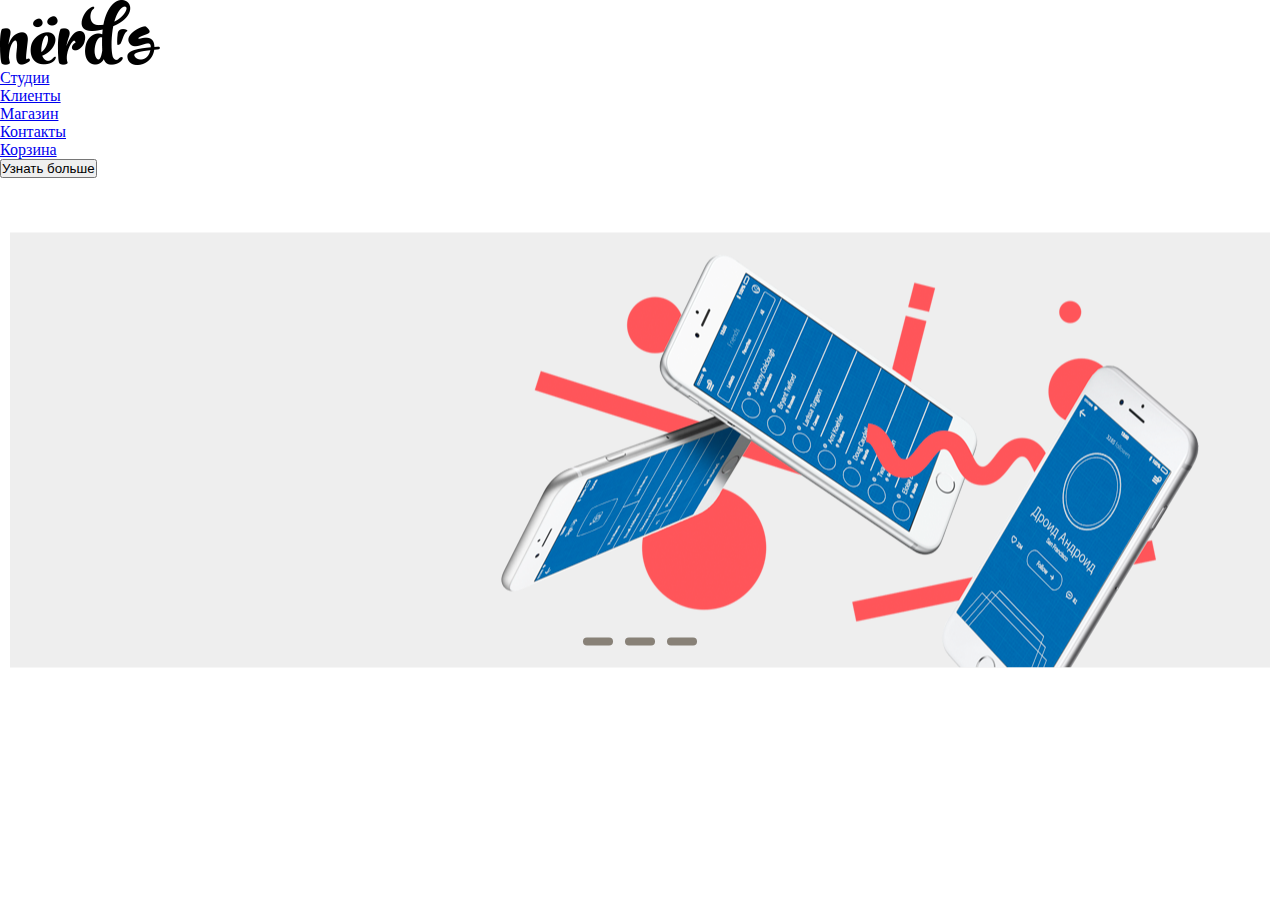
==== index.html @ d296b876 "Разметка header и слайдер" ====
<!DOCTYPE html>
<html lang="ru">
  <head>
    <meta charset="UTF-8" />
    <meta name="viewport" content="width=device-width, initial-scale=1.0" />
    <link href="styles.css" rel="stylesheet" />
    <link rel="preconnect" href="https://fonts.gstatic.com" />
    <link
      href="https://fonts.googleapis.com/css2?family=Roboto:wght@400;500;700&display=swap"
      rel="stylesheet"
    />
    <title>Nerds - веб-разработка сайтов и мобильных приложений</title>
  </head>
  <body>
    <header class="main-header">
      <h1 class="visually-hidden">Студия веб-дизайна Nerds</h1>
      <a class="main-logo" href="#">
        <img src="images/nerds-logo.png" alt="лого сайта" />
      </a>
      <ul class="main-navigation">
        <li><a href="#">Студии</a></li>
        <li><a href="#">Клиенты</a></li>
        <li><a href="#">Магазин</a></li>
        <li><a href="#">Контакты</a></li>
      </ul>
      <ul class="cart-enter">
        <li><a href="#">Корзина</a></li>
      </ul>

      <div class="slider middle">
        <div class="slides">
          <input type="radio" name="r" id="r1" checked />
          <input type="radio" name="r" id="r2" />
          <input type="radio" name="r" id="r3" />

          <div class="slide s1"><img src="/images/slide1.png" alt="" /></div>
          <div class="slide"><img src="images/slide2.png" alt="" /></div>
          <div class="slide"><img src="images/slide3.png" alt="" /></div>
          <button сlass="to-know-more">Узнать больше</button>
        </div>

        <div class="navigation">
          <label for="r1" class="bar"></label>
          <label for="r2" class="bar"></label>
          <label for="r3" class="bar"></label>
        </div>
      </div>
      <button сlass="to-know-more">Узнать больше</button>
    </header>
    <script ="myjava.js"></script>
  </body>
</html>
---- styles.css ----
.visually-hidden {
  visibility: hidden;
  position: absolute;
}

* {
  margin: 0px;
  padding: 0px;
}

.slider {
  width: 1260px;
  height: 435px;
  overflow: hidden;
  background-color: #eeeeee;
}

.middle {
  position: absolute;
  top: 50%;
  left: 50%;
  transform: translate(-50%, -50%);
}

.navigation {
  position: absolute;
  bottom: 16px;
  left: 50%;
  transform: translateX(-50%);
  display: flex;
}

.bar {
  height: 8px;
  width: 30px;
  margin: 6px;
  cursor: pointer;
  background-color: rgb(34, 19, 0);
  opacity: 0.5;
  border-radius: 10px;
  transition: all 0.4s ease;
}

.bar:hover {
  opacity: 0.8;
  transform: scale (1.1);
}

input[name="r"] {
  visibility: hidden;
  position: absolute;
}

.slides {
  width: 300%;
  height: 100%;
  display: flex;
  align-items: flex-end;
}

.slide {
  width: 33.3%;
  transition: all 0.6s ease;
}

.slide_logo {
  width: 33.3%;
  transition: all 0.6s ease;
}

.slide img {
  vertical-align: bottom;
}

#r1:checked ~ .s1 {
  margin-left: 13%;
}

#r2:checked ~ .s1 {
  margin-left: -20.3%;
}

#r3:checked ~ .s1 {
  margin-left: -53.3%;
}

.to-know-more {
  position: relative;
  right: 400px;
  top: 400px;
}
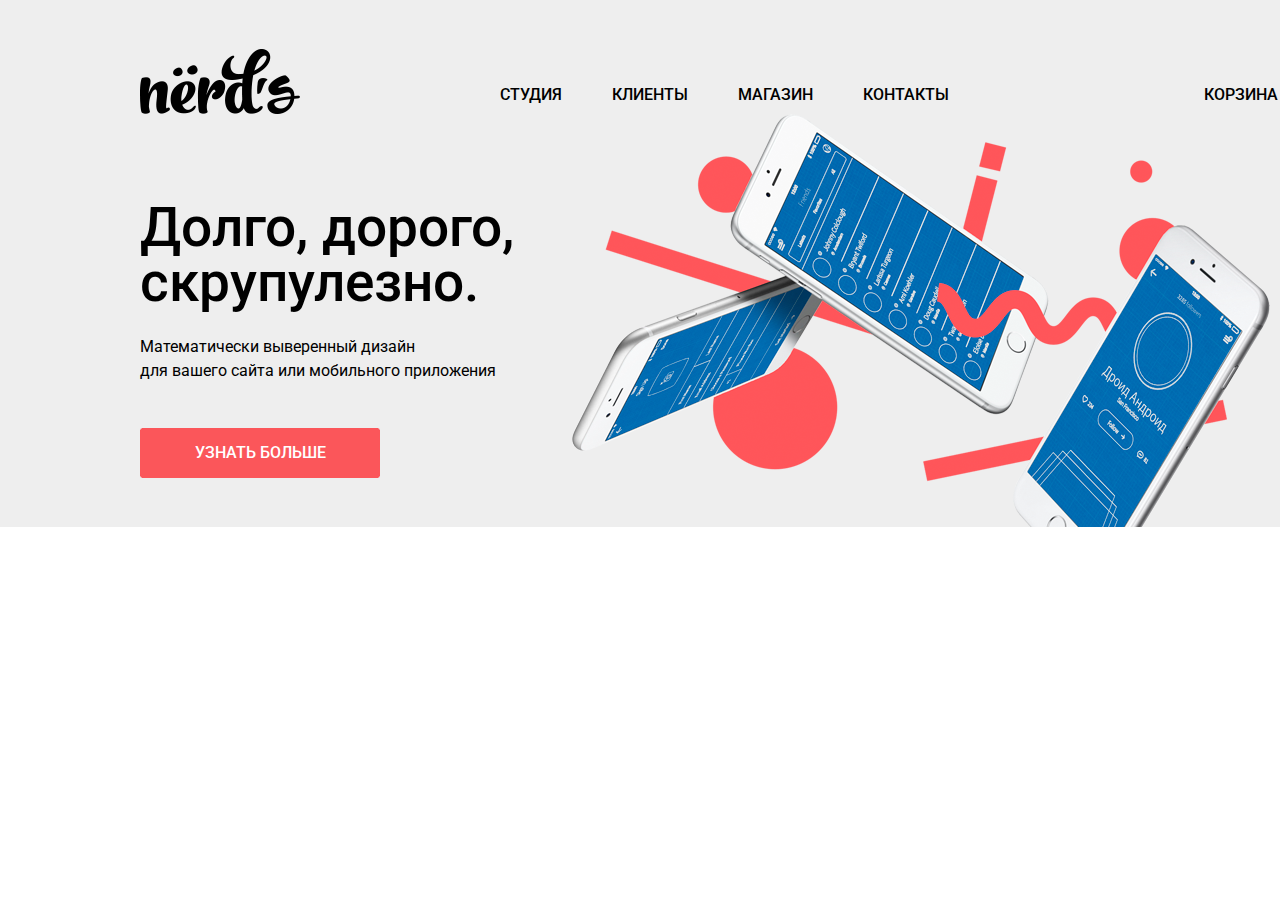
==== commit 9b52ef00: "Навигация и слайдер без анимации" ====
--- a/index.html
+++ b/index.html
@@ -12,41 +12,34 @@
     <title>Nerds - веб-разработка сайтов и мобильных приложений</title>
   </head>
   <body>
-    <header class="main-header">
-      <h1 class="visually-hidden">Студия веб-дизайна Nerds</h1>
+    <h1 class="visually-hidden">Студия веб-дизайна Nerds</h1>
+    <nav class="nav">
       <a class="main-logo" href="#">
         <img src="images/nerds-logo.png" alt="лого сайта" />
       </a>
-      <ul class="main-navigation">
-        <li><a href="#">Студии</a></li>
-        <li><a href="#">Клиенты</a></li>
-        <li><a href="#">Магазин</a></li>
-        <li><a href="#">Контакты</a></li>
+      <ul class="main-nav">
+        <li class="nav-link"><a href="#">Студия</a></li>
+        <li class="nav-link"><a href="#">Клиенты</a></li>
+        <li class="nav-link"><a href="#">Магазин</a></li>
+        <li class="nav-link"><a href="#">Контакты</a></li>
       </ul>
       <ul class="cart-enter">
         <li><a href="#">Корзина</a></li>
       </ul>
-
-      <div class="slider middle">
-        <div class="slides">
-          <input type="radio" name="r" id="r1" checked />
-          <input type="radio" name="r" id="r2" />
-          <input type="radio" name="r" id="r3" />
-
-          <div class="slide s1"><img src="/images/slide1.png" alt="" /></div>
-          <div class="slide"><img src="images/slide2.png" alt="" /></div>
-          <div class="slide"><img src="images/slide3.png" alt="" /></div>
-          <button сlass="to-know-more">Узнать больше</button>
-        </div>
-
-        <div class="navigation">
-          <label for="r1" class="bar"></label>
-          <label for="r2" class="bar"></label>
-          <label for="r3" class="bar"></label>
-        </div>
+    </nav>
+    <slider class="slider">
+      <div>
+        <p class="tagline">Долго, дорого, скрупулезно.</p>
+        <p class="slider-text">
+          Математически выверенный дизайн<br />
+          для вашего сайта или мобильного приложения
+        </p>
+        <button class="slider-button">Узнать больше</button>
       </div>
-      <button сlass="to-know-more">Узнать больше</button>
-    </header>
+      <div class="slider-image">
+        <img src="images/slide1.png" alt="Первый слайд" />
+      </div>
+    </slider>
     <script ="myjava.js"></script>
   </body>
 </html>
--- a/styles.css
+++ b/styles.css
@@ -8,84 +8,120 @@
   padding: 0px;
 }
 
-.slider {
-  width: 1260px;
-  height: 435px;
-  overflow: hidden;
+.nav {
+  width: 1440px;
+  height: 114px;
   background-color: #eeeeee;
+  margin-left: auto;
+  margin-right: auto;
+  display: flex;
+  align-items: flex-start;
 }
 
-.middle {
-  position: absolute;
-  top: 50%;
-  left: 50%;
-  transform: translate(-50%, -50%);
+.main-logo {
+  margin-top: 49px;
+  margin-left: 140px;
+  margin-right: 175px;
 }
 
-.navigation {
-  position: absolute;
-  bottom: 16px;
-  left: 50%;
-  transform: translateX(-50%);
+ul.main-nav {
+  margin: 0;
+  padding: 0;
+  list-style: none;
+}
+
+.nav-link {
+  float: left;
+  margin-top: 80px;
+}
+
+.nav-link a {
+  color: #000000;
+  display: block;
+  height: 50px;
+  padding: 0 25px;
+  text-transform: uppercase;
+  text-decoration: none;
+  font-family: "Roboto", Georgia, Serif;
+  font-weight: 500;
+  font-size: 16px;
+  line-height: 30px;
+}
+
+.nav-link a:hover {
+  color: #ff5557;
+}
+
+.cart-enter {
+  margin-top: 80px;
+  margin-left: 230px;
+  list-style: none;
+}
+
+.cart-enter a {
+  color: #000000;
+  display: block;
+  height: 50px;
+  margin-right: 140px;
+  text-transform: uppercase;
+  text-decoration: none;
+  font-family: "Roboto", Georgia, Serif;
+  font-weight: 500;
+  font-size: 16px;
+  line-height: 30px;
+}
+
+.cart-enter a:hover {
+  color: #ff5557;
+}
+
+.slider {
+  width: 1440px;
+  background-color: #eeeeee;
+  margin-left: auto;
+  margin-right: auto;
   display: flex;
 }
 
-.bar {
-  height: 8px;
-  width: 30px;
-  margin: 6px;
-  cursor: pointer;
-  background-color: rgb(34, 19, 0);
-  opacity: 0.5;
-  border-radius: 10px;
-  transition: all 0.4s ease;
+.tagline {
+  color: #000000;
+  margin-left: 140px;
+  margin-top: 86px;
+  font-family: "Roboto", Georgia, Serif;
+  font-weight: 500;
+  font-size: 55px;
+  line-height: 55px;
 }
 
-.bar:hover {
-  opacity: 0.8;
-  transform: scale (1.1);
+.slider-text {
+  color: #000000;
+  margin-left: 140px;
+  margin-top: 25px;
+  font-family: "Roboto", Georgia, Serif;
+  font-weight: 400;
+  font-size: 16px;
+  line-height: 24px;
 }
 
-input[name="r"] {
-  visibility: hidden;
-  position: absolute;
+.slider-button {
+  border: none;
+  outline: none;
+  width: 240px;
+  height: 50px;
+  color: #ffffff;
+  margin-top: 45px;
+  margin-left: 140px;
+  text-align: center;
+  text-transform: uppercase;
+  font-family: "Roboto", Georgia, Serif;
+  font-weight: 500;
+  font-size: 16px;
+  line-height: 18px;
+  background-image: url(/images/btn.png);
 }
 
-.slides {
-  width: 300%;
-  height: 100%;
+.slider-image {
+  margin-right: 170px;
   display: flex;
   align-items: flex-end;
 }
-
-.slide {
-  width: 33.3%;
-  transition: all 0.6s ease;
-}
-
-.slide_logo {
-  width: 33.3%;
-  transition: all 0.6s ease;
-}
-
-.slide img {
-  vertical-align: bottom;
-}
-
-#r1:checked ~ .s1 {
-  margin-left: 13%;
-}
-
-#r2:checked ~ .s1 {
-  margin-left: -20.3%;
-}
-
-#r3:checked ~ .s1 {
-  margin-left: -53.3%;
-}
-
-.to-know-more {
-  position: relative;
-  right: 400px;
-  top: 400px;
-}
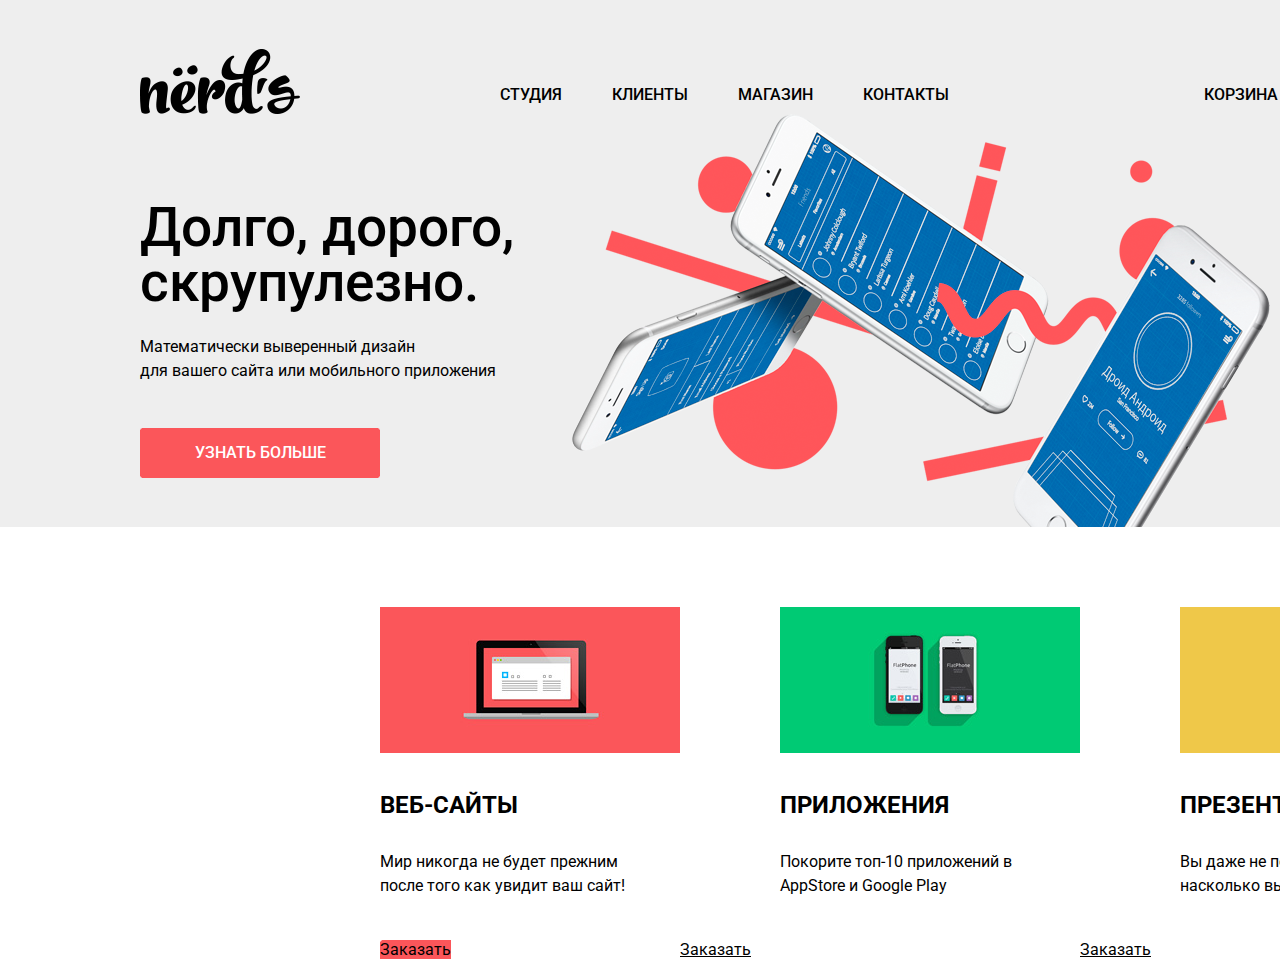
==== commit 6fe33df7: "Сделал блок с услугами без стилизации ссылок" ====
--- a/index.html
+++ b/index.html
@@ -34,12 +34,59 @@
           Математически выверенный дизайн<br />
           для вашего сайта или мобильного приложения
         </p>
-        <button class="slider-button">Узнать больше</button>
+        <form action="#">
+          <button class="slider-button">Узнать больше</button>
+        </form>
       </div>
       <div class="slider-image">
         <img src="images/slide1.png" alt="Первый слайд" />
       </div>
     </slider>
+
+    <main>
+      <section class="our-services">
+        <div>
+          <img
+            class="our-services-image"
+            src="images/illustration-1.png"
+            alt="Разработка веб-сайтов"
+          />
+          <h2 class="our-services-list">Веб-сайты</h2>
+          <p class="our-services-tagline">
+            Мир никогда не будет прежним<br />
+            после того как увидит ваш сайт!
+          </p>
+          <a href="#" class="order-btn1">Заказать</a>
+        </div>
+
+        <div>
+          <img
+            class="our-services-image"
+            src="images/illustration-2.png"
+            alt="Разработка веб-сайтов"
+          />
+          <h2 class="our-services-list">Приложения</h2>
+          <p class="our-services-tagline">
+            Покорите топ-10 приложений в <br />AppStore и Google Play
+          </p>
+          <a href="#" class="order-btn2">Заказать</a>
+        </div>
+
+        <div>
+          <img
+            class="our-services-image"
+            src="images/illustration-3.png"
+            alt="Разработка веб-сайтов"
+          />
+          <h2 class="our-services-list">Презентации</h2>
+          <p class="our-services-tagline">
+            Вы даже не подозреваете, <br />насколько вы изумительны!
+          </p>
+          <a href="#" class="order-btn3">Заказать</a>
+        </div>
+      </section>
+    </main>
+
     <script ="myjava.js"></script>
   </body>
 </html>
--- a/styles.css
+++ b/styles.css
@@ -6,6 +6,11 @@
 * {
   margin: 0px;
   padding: 0px;
+  font-family: "Roboto", Georgia, sans-serif;
+  color: #000000;
+  font-weight: 400;
+  font-size: 16px;
+  line-height: 24px;
 }
 
 .nav {
@@ -42,7 +47,7 @@
   padding: 0 25px;
   text-transform: uppercase;
   text-decoration: none;
-  font-family: "Roboto", Georgia, Serif;
+  font-family: "Roboto", Georgia, sans-serif;
   font-weight: 500;
   font-size: 16px;
   line-height: 30px;
@@ -65,7 +70,7 @@
   margin-right: 140px;
   text-transform: uppercase;
   text-decoration: none;
-  font-family: "Roboto", Georgia, Serif;
+  font-family: "Roboto", Georgia, sans-serif;
   font-weight: 500;
   font-size: 16px;
   line-height: 30px;
@@ -87,7 +92,7 @@
   color: #000000;
   margin-left: 140px;
   margin-top: 86px;
-  font-family: "Roboto", Georgia, Serif;
+  font-family: "Roboto", Georgia, sans-serif;
   font-weight: 500;
   font-size: 55px;
   line-height: 55px;
@@ -97,7 +102,7 @@
   color: #000000;
   margin-left: 140px;
   margin-top: 25px;
-  font-family: "Roboto", Georgia, Serif;
+  font-family: "Roboto", Georgia, sans-serif;
   font-weight: 400;
   font-size: 16px;
   line-height: 24px;
@@ -113,11 +118,16 @@
   margin-left: 140px;
   text-align: center;
   text-transform: uppercase;
-  font-family: "Roboto", Georgia, Serif;
+  font-family: "Roboto", Georgia, sans-serif;
   font-weight: 500;
   font-size: 16px;
   line-height: 18px;
   background-image: url(/images/btn.png);
+  cursor: pointer;
+}
+
+.slider-button:hover {
+  background-color: #e74246;
 }
 
 .slider-image {
@@ -125,3 +135,41 @@
   display: flex;
   align-items: flex-end;
 }
+
+.our-services {
+  width: 1440px;
+  margin-left: 280px;
+  background-color: #ffffff;
+  display: flex;
+  align-items: flex-start;
+}
+
+.our-services-image {
+  margin-top: 80px;
+  margin-left: 100px;
+}
+
+.our-services-list {
+  margin-top: 30px;
+  margin-bottom: 30px;
+  margin-left: 100px;
+  text-transform: uppercase;
+  font-family: "Roboto", Georgia, sans-serif;
+  font-weight: 700;
+  font-size: 24px;
+  line-height: 30px;
+}
+
+.our-services-tagline {
+  margin-left: 100px;
+  margin-bottom: 40px;
+}
+
+.order-btn1 {
+  margin-left: 100px;
+  padding: ;
+  text-decoration: none;
+  text-align: center;
+  background: no-repeat;
+  background-image: url(/images/button-red.png);
+}
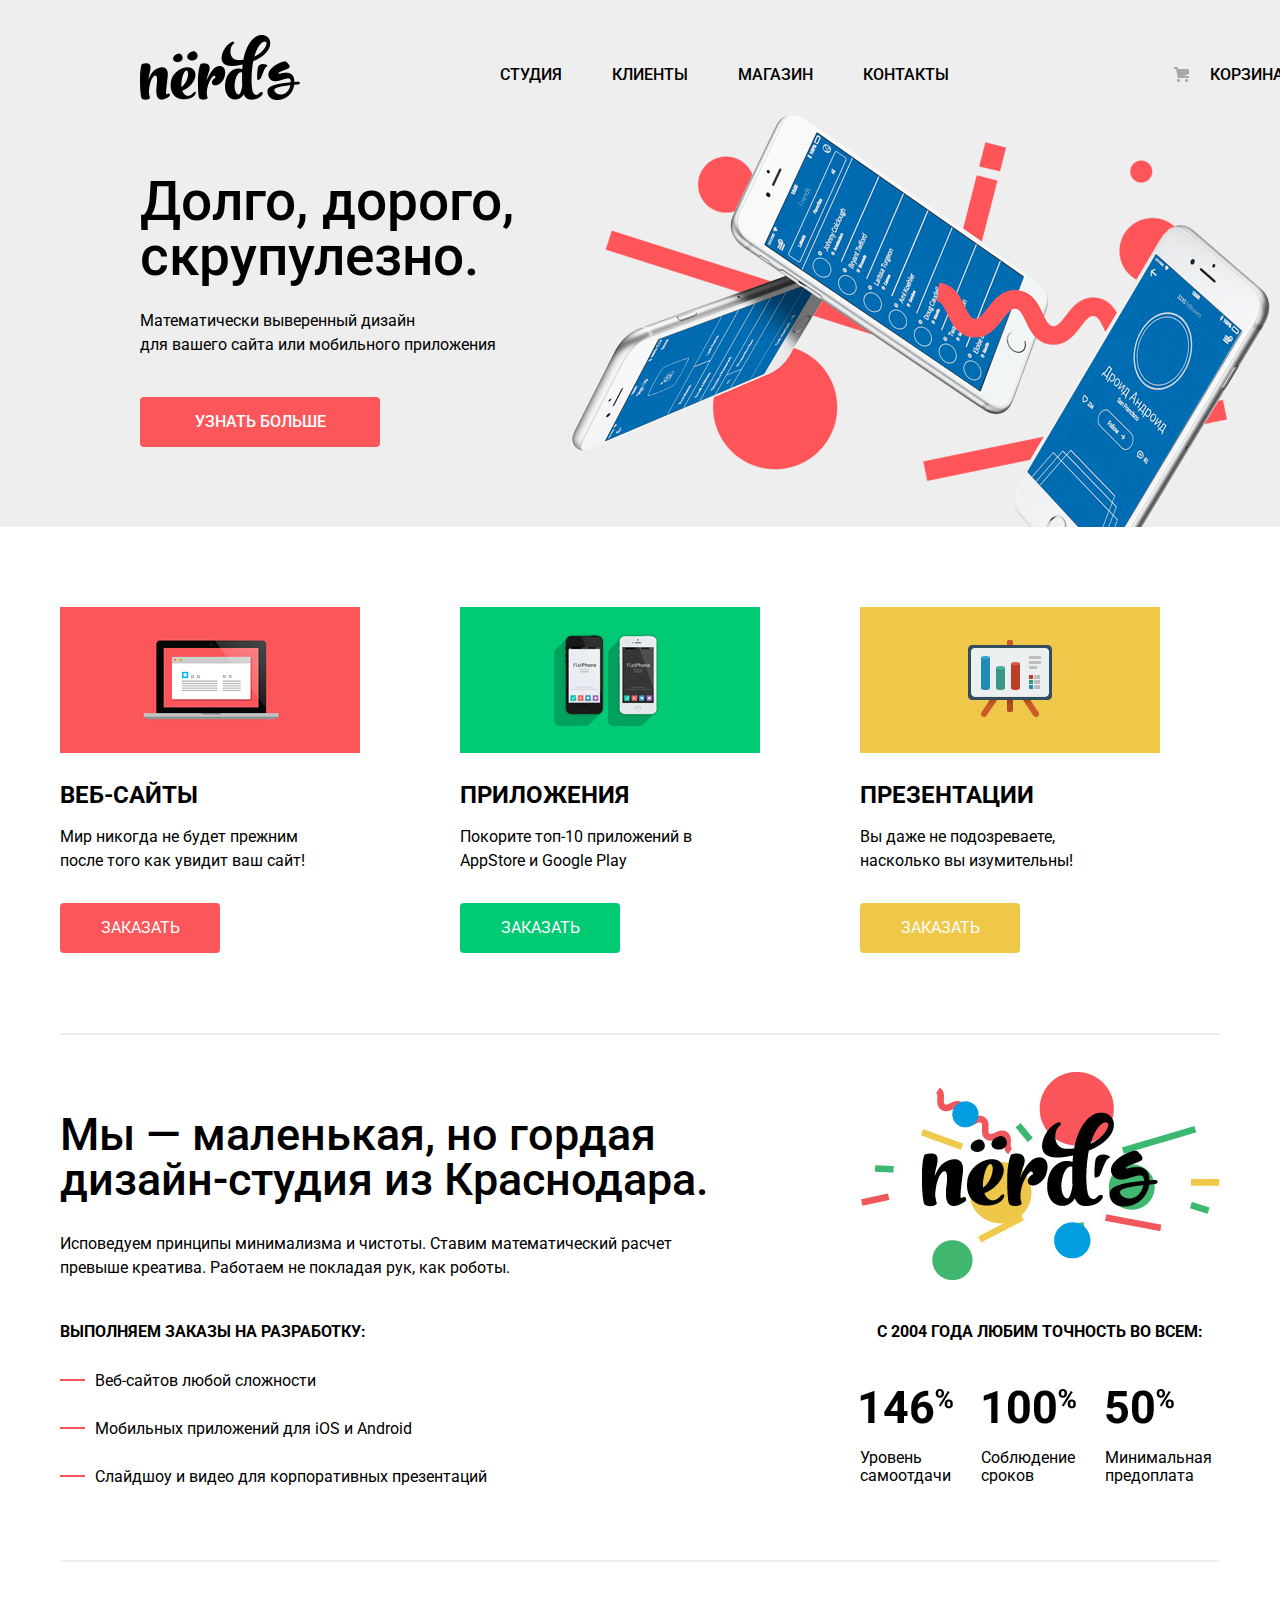
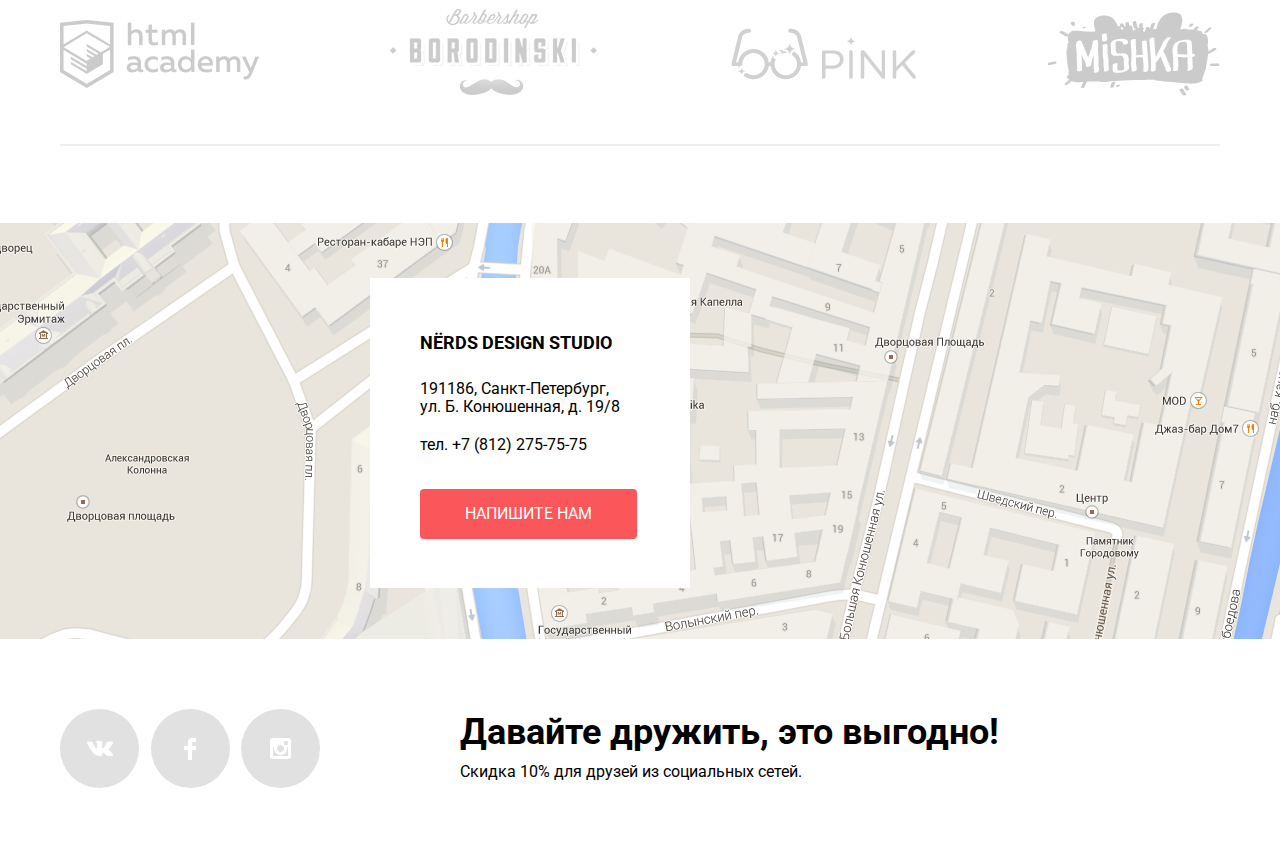
==== commit b7b42541: "First page done" ====
--- a/index.html
+++ b/index.html
@@ -14,16 +14,15 @@
   <body>
     <h1 class="visually-hidden">Студия веб-дизайна Nerds</h1>
     <nav class="nav">
-      <a class="main-logo" href="#">
-        <img src="images/nerds-logo.png" alt="лого сайта" />
-      </a>
+      <a href="#"><div class="main-logo"></div></a>
       <ul class="main-nav">
         <li class="nav-link"><a href="#">Студия</a></li>
         <li class="nav-link"><a href="#">Клиенты</a></li>
-        <li class="nav-link"><a href="#">Магазин</a></li>
+        <li class="nav-link"><a href="shop.html">Магазин</a></li>
         <li class="nav-link"><a href="#">Контакты</a></li>
       </ul>
       <ul class="cart-enter">
+        <li><img src="images/cart-icon.svg" /></li>
         <li><a href="#">Корзина</a></li>
       </ul>
     </nav>
@@ -44,49 +43,138 @@
     </slider>
 
     <main>
-      <section class="our-services">
-        <div>
-          <img
-            class="our-services-image"
-            src="images/illustration-1.png"
-            alt="Разработка веб-сайтов"
-          />
-          <h2 class="our-services-list">Веб-сайты</h2>
-          <p class="our-services-tagline">
-            Мир никогда не будет прежним<br />
-            после того как увидит ваш сайт!
-          </p>
-          <a href="#" class="order-btn1">Заказать</a>
+      <div class="center">
+        <section class="our-services">
+          <div>
+            <img
+              class="our-services-image"
+              src="images/illustration-1.png"
+              alt="Разработка веб-сайтов"
+            />
+            <h2 class="our-services-list">Веб-сайты</h2>
+            <p class="our-services-tagline">
+              Мир никогда не будет прежним<br />
+              после того как увидит ваш сайт!
+            </p>
+            <a href="#" class="order-btn1">Заказать</a>
+          </div>
+
+          <div>
+            <img
+              class="our-services-image"
+              src="images/illustration-2.png"
+              alt="Разработка веб-сайтов"
+            />
+            <h2 class="our-services-list">Приложения</h2>
+            <p class="our-services-tagline">
+              Покорите топ-10 приложений в <br />AppStore и Google Play
+            </p>
+            <a href="#" class="order-btn2">Заказать</a>
+          </div>
+
+          <div>
+            <img
+              class="our-services-image"
+              src="images/illustration-3.png"
+              alt="Разработка веб-сайтов"
+            />
+            <h2 class="our-services-list">Презентации</h2>
+            <p class="our-services-tagline">
+              Вы даже не подозреваете, <br />насколько вы изумительны!
+            </p>
+            <a href="#" class="order-btn3">Заказать</a>
+          </div>
+        </section>
+        <img src="images/divide copy 2.png" alt="" />
+        <div class="studio-information">
+          <div class="about-us">
+            <h3>
+              Мы &mdash; маленькая, но гордая дизайн-студия из Краснодара.
+            </h3>
+            <p>
+              Исповедуем принципы минимализма и чистоты. Ставим математический
+              расчет превыше креатива. Работаем не покладая рук, как роботы.
+            </p>
+            <h4>Выполняем заказы на разработку:</h4>
+            <ul class="what-we-do">
+              <li>
+                <hr />
+                Веб-сайтов любой сложности
+              </li>
+              <li>
+                <hr />
+                Мобильных приложений для iOS и Android
+              </li>
+              <li>
+                <hr />
+                Слайдшоу и видео для корпоративных презентаций
+              </li>
+            </ul>
+          </div>
+          <div class="information-container">
+            <img src="images/index.html.png" />
+            <p>С 2004 года любим точность во всем:</p>
+            <div class="numbers">
+              <img src="images/146.png" />
+              <img src="images/100.png" />
+              <img src="images/50.png" />
+            </div>
+            <div class="text-under-numbers">
+              <span>Уровень <br />самоотдачи</span>
+              <span>Соблюдение <br />сроков</span>
+              <span>Минимальная <br />предоплата</span>
+            </div>
+          </div>
         </div>
-
-        <div>
-          <img
-            class="our-services-image"
-            src="images/illustration-2.png"
-            alt="Разработка веб-сайтов"
-          />
-          <h2 class="our-services-list">Приложения</h2>
-          <p class="our-services-tagline">
-            Покорите топ-10 приложений в <br />AppStore и Google Play
-          </p>
-          <a href="#" class="order-btn2">Заказать</a>
+        <img src="images/divide copy 2.png" alt="" />
+        <div class="partners">
+          <a href="#"><img src="images/logo-1.png" /></a>
+          <a href="#"><img src="images/logo-2.png" /></a>
+          <a href="#"><img src="images/logo-3.png" /></a>
+          <a href="#"><img src="images/logo-4.png" /></a>
         </div>
-
-        <div>
-          <img
-            class="our-services-image"
-            src="images/illustration-3.png"
-            alt="Разработка веб-сайтов"
-          />
-          <h2 class="our-services-list">Презентации</h2>
-          <p class="our-services-tagline">
-            Вы даже не подозреваете, <br />насколько вы изумительны!
-          </p>
-          <a href="#" class="order-btn3">Заказать</a>
-        </div>
-      </section>
+        <img src="images/divide copy 2.png" alt="" />
+      </div>
     </main>
 
-    <script ="myjava.js"></script>
+    <div class="map">
+      <img src="images/map.png" width="1440" />
+      <img class="map-marker" src="images/map-marker.png" />
+      <div class="write-to-us">
+        <h3>N&#x401;rds design studio</h3>
+        <p>191186, Санкт-Петербург, <br />ул. Б. Конюшенная, д. 19/8</p>
+        <p>тел. +7 (812) 275-75-75</p>
+        <a class="submit" href="#"><span>Напишите нам</span></a>
+      </div>
+    </div>
+    <div class="center">
+      <footer>
+        <div class="social-links">
+          <ul>
+            <li>
+              <a class="social-button" href="#">
+                <img src="images/vk-icon.svg" />
+              </a>
+            </li>
+            <li>
+              <a class="social-button" href="#">
+                <img src="images/fb-icon.svg" />
+              </a>
+            </li>
+            <li>
+              <a class="social-button" href="#">
+                <img src="images/insta-icon.svg" />
+              </a>
+            </li>
+          </ul>
+        </div>
+        <div class="discount">
+          <p class="lets-be-friends">Давайте дружить, это выгодно!</p>
+          <p>Скидка 10% для друзей из социальных сетей.</p>
+        </div>
+      </footer>
+    </div>
+
+    <script ="java.js"></script>
   </body>
 </html>
--- a/styles.css
+++ b/styles.css
@@ -11,6 +11,22 @@
   font-weight: 400;
   font-size: 16px;
   line-height: 24px;
+}
+
+body {
+  box-sizing: border-box;
+}
+
+*,
+*::before,
+*::after {
+  box-sizing: inherit;
+}
+
+.center {
+  width: 1160px;
+  margin-left: auto;
+  margin-right: auto;
 }
 
 .nav {
@@ -24,9 +40,22 @@
 }
 
 .main-logo {
-  margin-top: 49px;
+  margin-top: 35px;
   margin-left: 140px;
   margin-right: 175px;
+  background-image: url("images/nerds-logo.png");
+  background-repeat: no-repeat;
+  width: 160px;
+  height: 65px;
+}
+
+.main-logo:hover {
+  background-image: url("images/nerds-logo-hover.png");
+  -webkit-transition: 0.5s ease-in-out;
+}
+
+.main-logo:active {
+  background-image: url("images/nerds-logo-active.png");
 }
 
 ul.main-nav {
@@ -37,14 +66,14 @@
 
 .nav-link {
   float: left;
-  margin-top: 80px;
+  margin-top: 60px;
 }
 
 .nav-link a {
   color: #000000;
   display: block;
-  height: 50px;
-  padding: 0 25px;
+  height: 40px;
+  margin: 0 25px;
   text-transform: uppercase;
   text-decoration: none;
   font-family: "Roboto", Georgia, sans-serif;
@@ -56,11 +85,25 @@
 .nav-link a:hover {
   color: #ff5557;
 }
+.nav-link a:active {
+  color: #c2c2c2;
+}
+
+.active {
+  border-bottom: 2px solid #fc555c;
+}
 
 .cart-enter {
-  margin-top: 80px;
-  margin-left: 230px;
+  display: flex;
+  justify-content: space-between;
+  width: 250px;
+  margin-top: 60px;
+  margin-left: 200px;
   list-style: none;
+}
+
+.cart-enter img {
+  margin-top: 7px;
 }
 
 .cart-enter a {
@@ -80,6 +123,10 @@
   color: #ff5557;
 }
 
+.cart-enter a:active {
+  color: #c2c2c2;
+}
+
 .slider {
   width: 1440px;
   background-color: #eeeeee;
@@ -91,7 +138,7 @@
 .tagline {
   color: #000000;
   margin-left: 140px;
-  margin-top: 86px;
+  margin-top: 60px;
   font-family: "Roboto", Georgia, sans-serif;
   font-weight: 500;
   font-size: 55px;
@@ -114,7 +161,7 @@
   width: 240px;
   height: 50px;
   color: #ffffff;
-  margin-top: 45px;
+  margin-top: 40px;
   margin-left: 140px;
   text-align: center;
   text-transform: uppercase;
@@ -122,7 +169,8 @@
   font-weight: 500;
   font-size: 16px;
   line-height: 18px;
-  background-image: url(/images/btn.png);
+  background-color: #fb565a;
+  border-radius: 4px;
   cursor: pointer;
 }
 
@@ -130,6 +178,11 @@
   background-color: #e74246;
 }
 
+.slider-button:active {
+  background-color: #d7363b;
+  color: #e38586;
+}
+
 .slider-image {
   margin-right: 170px;
   display: flex;
@@ -138,7 +191,6 @@
 
 .our-services {
   width: 1440px;
-  margin-left: 280px;
   background-color: #ffffff;
   display: flex;
   align-items: flex-start;
@@ -146,13 +198,13 @@
 
 .our-services-image {
   margin-top: 80px;
-  margin-left: 100px;
+  margin-right: 100px;
 }
 
 .our-services-list {
-  margin-top: 30px;
-  margin-bottom: 30px;
-  margin-left: 100px;
+  margin-top: 20px;
+  margin-bottom: 15px;
+  margin-right: 100px;
   text-transform: uppercase;
   font-family: "Roboto", Georgia, sans-serif;
   font-weight: 700;
@@ -161,15 +213,299 @@
 }
 
 .our-services-tagline {
-  margin-left: 100px;
-  margin-bottom: 40px;
+  margin-right: 100px;
+  margin-bottom: 30px;
 }
 
 .order-btn1 {
-  margin-left: 100px;
-  padding: ;
-  text-decoration: none;
+  display: inline-block;
+  width: 160px;
+  height: 50px;
+  margin-bottom: 65px;
+  line-height: 50px;
   text-align: center;
-  background: no-repeat;
-  background-image: url(/images/button-red.png);
-}
+  margin-right: 100px;
+  text-decoration: none;
+  text-transform: uppercase;
+  text-align: center;
+  font-size: 16px;
+  font-family: "Roboto", Georgia, sans-serif;
+  color: #ffffff;
+  border-radius: 4px;
+  background-color: #fb565a;
+}
+
+.order-btn1:hover {
+  background-color: #e74246;
+}
+
+.order-btn1:active {
+  background-color: #d7363b;
+  color: #e38586;
+}
+
+.order-btn2 {
+  display: inline-block;
+  width: 160px;
+  height: 50px;
+  line-height: 50px;
+  text-align: center;
+  margin-right: 100px;
+  text-decoration: none;
+  text-transform: uppercase;
+  text-align: center;
+  font-size: 16px;
+  font-family: "Roboto", Georgia, sans-serif;
+  color: #ffffff;
+  border-radius: 4px;
+  background-color: #00ca74;
+}
+
+.order-btn2:hover {
+  background-color: #01bc6d;
+}
+
+.order-btn2:active {
+  background-color: #00aa63;
+  color: #73c69a;
+}
+
+.order-btn3 {
+  display: inline-block;
+  width: 160px;
+  height: 50px;
+  line-height: 50px;
+  text-align: center;
+  margin-right: 100px;
+  text-decoration: none;
+  text-transform: uppercase;
+  font-size: 16px;
+  font-family: "Roboto", Georgia, sans-serif;
+  color: #ffffff;
+  border-radius: 4px;
+  background-color: #efc84a;
+}
+
+.order-btn3:hover {
+  background-color: #eab535;
+}
+
+.order-btn3:active {
+  background-color: #e6a823;
+  color: #eaca81;
+}
+
+.studio-information {
+  display: flex;
+  width: 1160px;
+  justify-content: space-between;
+}
+
+.about-us {
+  width: 660px;
+}
+
+.about-us h3 {
+  text-decoration: none;
+  font-size: 45px;
+  line-height: 45px;
+  font-weight: 500;
+  margin: 0;
+  margin-bottom: 30px;
+  padding-top: 70px;
+}
+
+.about-us h4 {
+  font-weight: 700;
+  text-transform: uppercase;
+  margin-top: 40px;
+  margin-bottom: 25px;
+}
+.about-us li {
+  position: relative;
+  margin-left: 35px;
+  list-style: none;
+  margin-bottom: 24px;
+}
+
+hr {
+  border: none;
+  background-color: #fb565a;
+  width: 25px;
+  height: 2px;
+  position: absolute;
+  top: 10px;
+  left: -35px;
+}
+
+.information-container {
+  display: flex;
+  flex-direction: column;
+  width: 360px;
+  margin-top: 30px;
+}
+
+.information-container p {
+  font-weight: 700;
+  text-transform: uppercase;
+  align-self: center;
+  margin-top: 40px;
+  margin-bottom: 45px;
+}
+
+.numbers {
+  display: flex;
+  margin-bottom: 25px;
+}
+
+.numbers img {
+  margin-right: 30px;
+}
+
+.text-under-numbers {
+  display: flex;
+}
+
+.text-under-numbers span {
+  line-height: 18px;
+  margin-right: 30px;
+  margin-bottom: 60px;
+}
+
+.partners {
+  display: flex;
+  justify-content: space-between;
+  align-items: center;
+  margin-top: 40px;
+  margin-bottom: 23px;
+}
+
+.partners img {
+  opacity: 0.2;
+}
+
+.partners img:hover {
+  opacity: 1;
+}
+.partners img:active {
+  opacity: 0.1;
+}
+.map {
+  display: flex;
+  justify-content: center;
+  position: relative;
+  margin-top: 70px;
+}
+
+.map-marker {
+  position: absolute;
+  top: 120px;
+  right: 565px;
+}
+
+.write-to-us {
+  display: flex;
+  flex-direction: column;
+  align-items: flex-start;
+  width: 320px;
+  height: 310px;
+  background-color: #ffffff;
+  position: absolute;
+  top: 55px;
+  left: 370px;
+  padding-left: 50px;
+}
+
+.write-to-us h3 {
+  font-weight: bold;
+  text-transform: uppercase;
+  line-height: 30px;
+  font-size: 18px;
+  margin-top: 50px;
+  margin-bottom: 22px;
+}
+
+.write-to-us p {
+  line-height: 18px;
+  margin-bottom: 20px;
+}
+
+.write-to-us p:last-of-type {
+  margin-bottom: 35px;
+}
+
+.submit {
+  display: inline-block;
+  background-color: #fb565a;
+  border-radius: 4px;
+  text-decoration: none;
+  text-transform: uppercase;
+  line-height: 18px;
+  font-weight: 500;
+}
+
+.submit span {
+  display: inline-block;
+  color: #ffffff;
+  margin: 13px 45px;
+}
+
+.submit:hover {
+  background-color: #e74246;
+}
+
+.submit:active {
+  background-color: #d7363b;
+}
+
+.submit span:active {
+  color: #000000;
+}
+
+footer {
+  display: flex;
+  justify-content: flex-start;
+  height: 220px;
+}
+
+.social-links ul {
+  display: flex;
+  width: 260px;
+  margin-top: 70px;
+  justify-content: space-between;
+  margin-right: 140px;
+}
+
+.social-links li {
+  list-style: none;
+}
+
+.social-button {
+  display: flex;
+  justify-content: center;
+  align-items: center;
+  background-color: #e1e1e1;
+  width: 79px;
+  height: 79px;
+  border-radius: 50%;
+}
+
+.social-button:hover {
+  background-color: #e74246;
+}
+
+.social-button:active {
+  background-color: #d7363b;
+}
+
+.discount {
+  width: 560px;
+  margin-top: 75px;
+}
+
+.lets-be-friends {
+  font-weight: bold;
+  line-height: 36px;
+  font-size: 36px;
+  margin-bottom: 10px;
+}
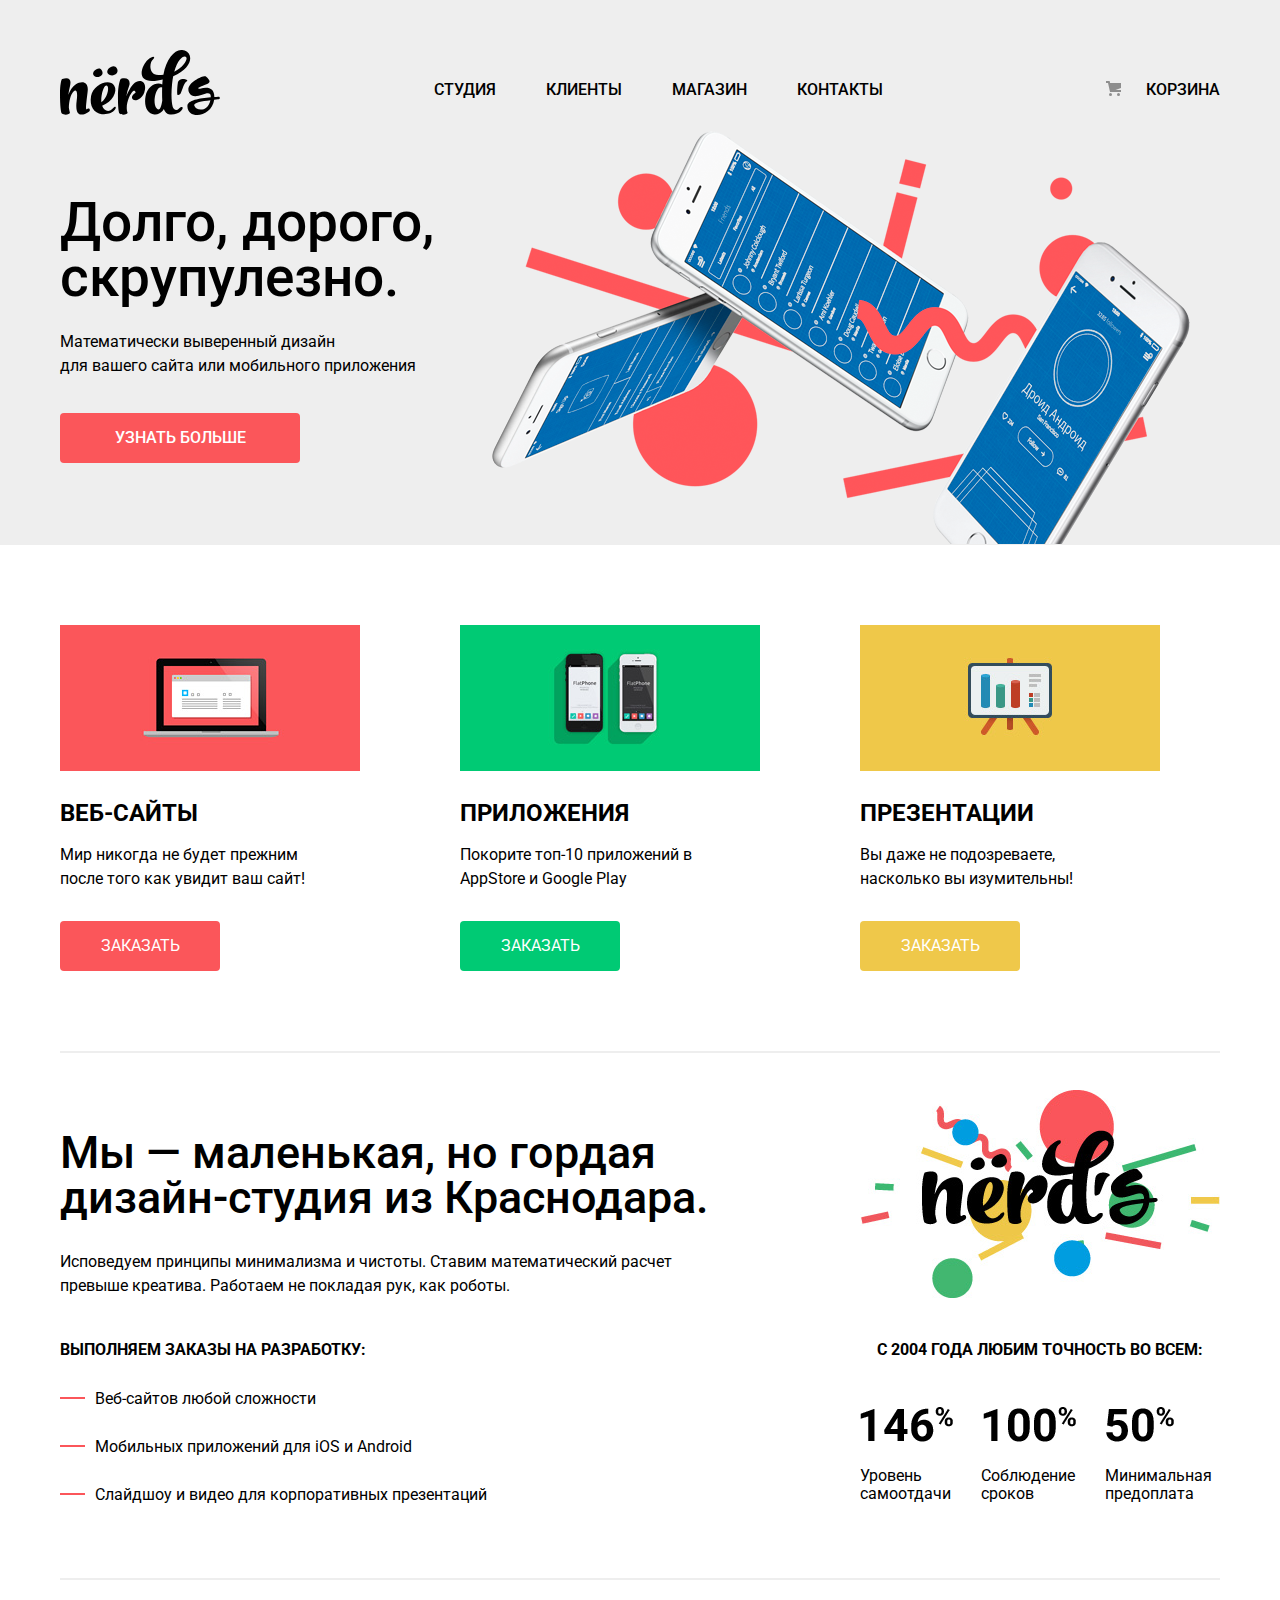
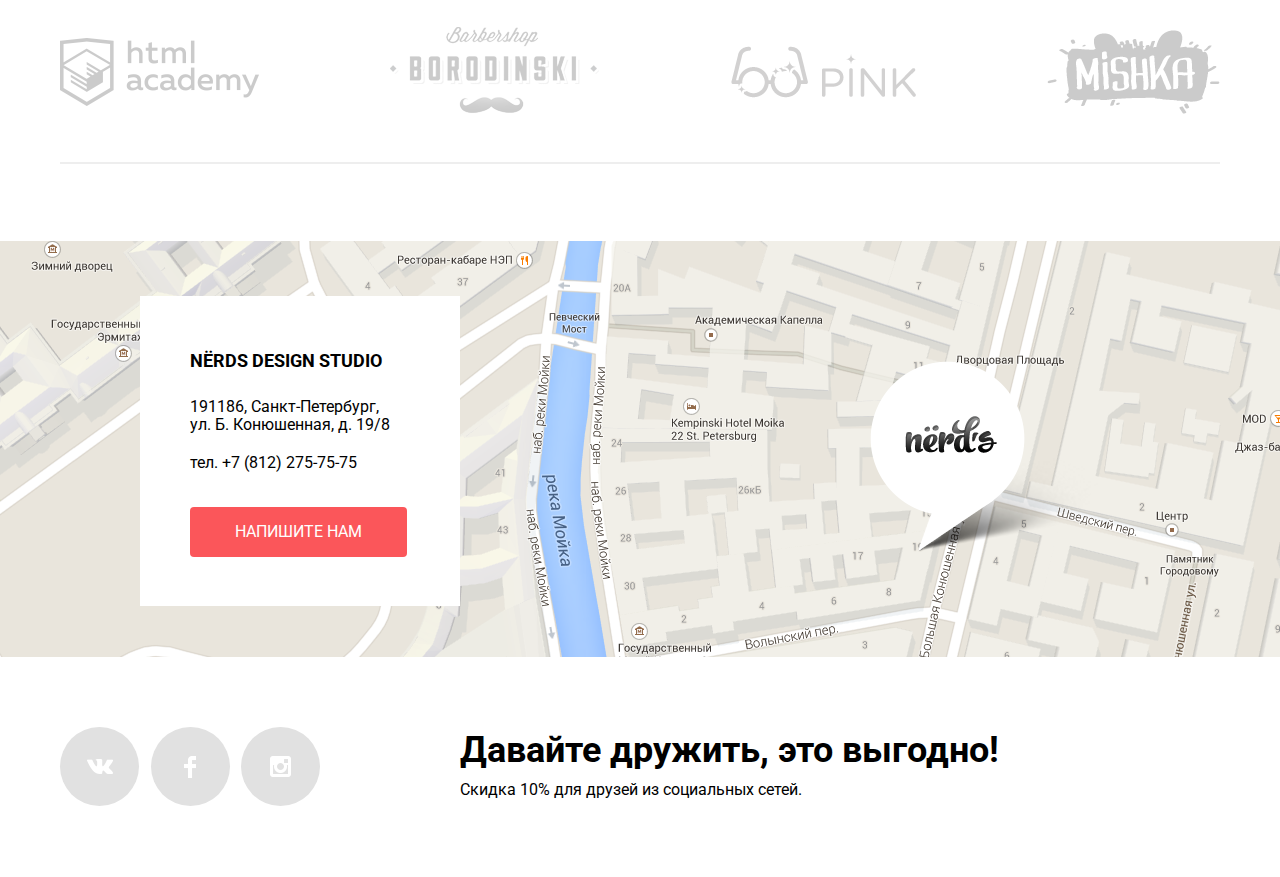
==== commit 8be68035: "nerds inner page" ====
--- a/index.html
+++ b/index.html
@@ -11,39 +11,39 @@
     />
     <title>Nerds - веб-разработка сайтов и мобильных приложений</title>
   </head>
-  <body>
+
+   <body>
     <h1 class="visually-hidden">Студия веб-дизайна Nerds</h1>
-    <nav class="nav">
-      <a href="#"><div class="main-logo"></div></a>
-      <ul class="main-nav">
-        <li class="nav-link"><a href="#">Студия</a></li>
-        <li class="nav-link"><a href="#">Клиенты</a></li>
-        <li class="nav-link"><a href="shop.html">Магазин</a></li>
-        <li class="nav-link"><a href="#">Контакты</a></li>
-      </ul>
-      <ul class="cart-enter">
-        <li><img src="images/cart-icon.svg" /></li>
-        <li><a href="#">Корзина</a></li>
-      </ul>
-    </nav>
-    <slider class="slider">
-      <div>
-        <p class="tagline">Долго, дорого, скрупулезно.</p>
-        <p class="slider-text">
-          Математически выверенный дизайн<br />
-          для вашего сайта или мобильного приложения
-        </p>
-        <form action="#">
-          <button class="slider-button">Узнать больше</button>
-        </form>
+    <div class="background">
+      <div class="center">
+        <div class="navigation">
+            <a class="main-logo" href="index.html"><img src="images/nerds-logo-svg.svg"></a>
+            <a class="nav-link" href="#">Студия</a>
+            <a class="nav-link" href="#">Клиенты</a>
+            <a class="nav-link" href="shop.html">Магазин</a>
+            <a class="nav-link" href="#">Контакты</a>
+            <a class="cart-enter" href="#">Корзина</a>
+        </div>  
       </div>
-      <div class="slider-image">
-        <img src="images/slide1.png" alt="Первый слайд" />
-      </div>
-    </slider>
 
+      <div class="center">
+        <slider class="slider">
+          <div class="slider-information">
+            <p class="tagline">Долго, дорого, скрупулезно.</p>
+            <p class="slider-text">Математически выверенный дизайн<br />для вашего сайта или мобильного приложения</p>
+            <form action="#">
+               <button class="slider-button">Узнать больше</button>
+            </form>
+          </div>
+          <div class="slider-image">
+            <img src="images/slide1.png" alt="Первый слайд" />
+          </div>
+        </slider>
+      </div>        
+    </div>
+  
+  <div class="center">
     <main>
-      <div class="center">
         <section class="our-services">
           <div>
             <img
@@ -128,14 +128,14 @@
         </div>
         <img src="images/divide copy 2.png" alt="" />
         <div class="partners">
-          <a href="#"><img src="images/logo-1.png" /></a>
+          <a href="https://htmlacademy.ru/" target="_blank"><img src="images/logo-1.png" /></a>
           <a href="#"><img src="images/logo-2.png" /></a>
           <a href="#"><img src="images/logo-3.png" /></a>
           <a href="#"><img src="images/logo-4.png" /></a>
         </div>
         <img src="images/divide copy 2.png" alt="" />
-      </div>
     </main>
+  </div>
 
     <div class="map">
       <img src="images/map.png" width="1440" />
@@ -147,6 +147,7 @@
         <a class="submit" href="#"><span>Напишите нам</span></a>
       </div>
     </div>
+  
     <div class="center">
       <footer>
         <div class="social-links">
@@ -175,6 +176,6 @@
       </footer>
     </div>
 
-    <script ="java.js"></script>
+    <script ="script.js"></script>
   </body>
 </html>
--- a/styles.css
+++ b/styles.css
@@ -29,51 +29,41 @@
   margin-right: auto;
 }
 
-.nav {
-  width: 1440px;
-  height: 114px;
+.background {
+  width: 100%;
+  max-width:1440px;
   background-color: #eeeeee;
   margin-left: auto;
   margin-right: auto;
-  display: flex;
-  align-items: flex-start;
+}
+
+.navigation {
+  display: flex;
+  justify-content: flex-start;
+  align-items: flex-end;
+  flex-wrap: wrap;
 }
 
 .main-logo {
-  margin-top: 35px;
-  margin-left: 140px;
-  margin-right: 175px;
-  background-image: url("images/nerds-logo.png");
-  background-repeat: no-repeat;
+  margin-right: auto;
   width: 160px;
   height: 65px;
+  margin-top: 50px;
 }
 
 .main-logo:hover {
-  background-image: url("images/nerds-logo-hover.png");
-  -webkit-transition: 0.5s ease-in-out;
+  opacity: 0.8;
 }
 
 .main-logo:active {
-  background-image: url("images/nerds-logo-active.png");
-}
-
-ul.main-nav {
-  margin: 0;
-  padding: 0;
-  list-style: none;
+  opacity: 0.3;
 }
 
 .nav-link {
-  float: left;
-  margin-top: 60px;
-}
-
-.nav-link a {
   color: #000000;
   display: block;
   height: 40px;
-  margin: 0 25px;
+  padding: 0 25px;
   text-transform: uppercase;
   text-decoration: none;
   font-family: "Roboto", Georgia, sans-serif;
@@ -82,77 +72,89 @@
   line-height: 30px;
 }
 
-.nav-link a:hover {
+.nav-link:hover {
   color: #ff5557;
 }
-.nav-link a:active {
+.nav-link:active {
   color: #c2c2c2;
 }
 
-.active {
-  border-bottom: 2px solid #fc555c;
+.link-active {
+  position: relative;
+}
+
+.link-active::after {
+    content: "";
+
+    position: absolute;
+    right: 25px;
+    bottom: 7px;
+    left: 25px;
+
+    height: 2px;
+
+    background-color: #fc555c;
 }
 
 .cart-enter {
-  display: flex;
-  justify-content: space-between;
-  width: 250px;
-  margin-top: 60px;
-  margin-left: 200px;
-  list-style: none;
-}
-
-.cart-enter img {
-  margin-top: 7px;
-}
-
-.cart-enter a {
   color: #000000;
   display: block;
-  height: 50px;
-  margin-right: 140px;
+  height: 40px;
   text-transform: uppercase;
   text-decoration: none;
   font-family: "Roboto", Georgia, sans-serif;
   font-weight: 500;
   font-size: 16px;
   line-height: 30px;
-}
-
-.cart-enter a:hover {
+  margin-left: auto;
+  padding-left: 50px;
+  position:relative;
+}
+
+.cart-enter::before {
+  content: "";
+
+  position:absolute;
+  top: 6px;
+  left: 10px;
+
+  width:18px;
+  height: 18px;
+  background-image: url("images/cart-icon.svg");
+  background-repeat: no-repeat;
+  opacity: 0.4;
+}
+
+.cart-enter:hover {
   color: #ff5557;
 }
 
-.cart-enter a:active {
+.cart-enter:active {
   color: #c2c2c2;
 }
 
 .slider {
-  width: 1440px;
-  background-color: #eeeeee;
-  margin-left: auto;
-  margin-right: auto;
-  display: flex;
+  display: flex;
+  flex-direction: row;
+  align-items: flex-start;
 }
 
 .tagline {
   color: #000000;
-  margin-left: 140px;
-  margin-top: 60px;
   font-family: "Roboto", Georgia, sans-serif;
   font-weight: 500;
   font-size: 55px;
   line-height: 55px;
+  margin-top: 80px;
 }
 
 .slider-text {
   color: #000000;
-  margin-left: 140px;
+  font-family: "Roboto", Georgia, sans-serif;
+  font-weight: 400;
+  font-size: 16px;
+  line-height: 24px;
   margin-top: 25px;
-  font-family: "Roboto", Georgia, sans-serif;
-  font-weight: 400;
-  font-size: 16px;
-  line-height: 24px;
 }
 
 .slider-button {
@@ -161,8 +163,6 @@
   width: 240px;
   height: 50px;
   color: #ffffff;
-  margin-top: 40px;
-  margin-left: 140px;
   text-align: center;
   text-transform: uppercase;
   font-family: "Roboto", Georgia, sans-serif;
@@ -172,6 +172,7 @@
   background-color: #fb565a;
   border-radius: 4px;
   cursor: pointer;
+  margin-top: 35px;
 }
 
 .slider-button:hover {
@@ -184,10 +185,12 @@
 }
 
 .slider-image {
-  margin-right: 170px;
-  display: flex;
-  align-items: flex-end;
-}
+  margin-right: 30px;
+  margin-top: 10px;
+  position: relative;
+  top: 6px;
+}
+
 
 .our-services {
   width: 1440px;
@@ -392,7 +395,10 @@
 }
 .map {
   display: flex;
-  justify-content: center;
+  width: 100%;
+  max-width: 1440px;
+  margin-left: auto;
+  margin-right: auto;
   position: relative;
   margin-top: 70px;
 }
@@ -400,7 +406,7 @@
 .map-marker {
   position: absolute;
   top: 120px;
-  right: 565px;
+  left: 870px;
 }
 
 .write-to-us {
@@ -412,7 +418,7 @@
   background-color: #ffffff;
   position: absolute;
   top: 55px;
-  left: 370px;
+  left: 140px;
   padding-left: 50px;
 }
 
@@ -459,7 +465,7 @@
 }
 
 .submit span:active {
-  color: #000000;
+  color: #e38586;
 }
 
 footer {
@@ -498,6 +504,10 @@
   background-color: #d7363b;
 }
 
+.social-button img:active {
+  opacity: 0.4;
+}
+
 .discount {
   width: 560px;
   margin-top: 75px;
@@ -509,3 +519,71 @@
   font-size: 36px;
   margin-bottom: 10px;
 }
+
+
+/* shop page styles */
+
+.shop-text {
+  color: #000000;
+  font-family: "Roboto", Georgia, sans-serif;
+  font-weight: 500;
+  font-size: 55px;
+  line-height: 55px;
+  text-align: center;
+  padding-top: 75px;
+  padding-bottom: 75px;
+}
+
+.wrapper {
+  display: flex;
+  flex-direction: row;
+  justify-content: space-between;
+} 
+
+.filter {
+  width:260px;
+}
+
+.options-titles {
+  color: #000000;
+  font-family: "Roboto", Georgia, sans-serif;
+  font-weight: 700;
+  font-size: 18px;
+  line-height: 30px;
+  text-transform: uppercase;
+}
+
+.sort-list {
+  display: flex;
+  flex-direction: row;
+  width:760px;
+}
+
+.sort-list-button {
+  border: none; 
+  outline: none;
+  background-color: white;
+  }
+
+.products-list {
+  display: flex;
+  flex-direction: row;
+  flex-wrap: wrap;
+  width:760px;
+  justify-content: space-between;
+}
+
+.product-item {
+  display: flex;
+  flex-direction: column;
+  flex-wrap: wrap;
+  width:360px;
+  margin-bottom: 35px;
+}
+
+.product-item img {
+  font-size: 0;
+}
+
+
+
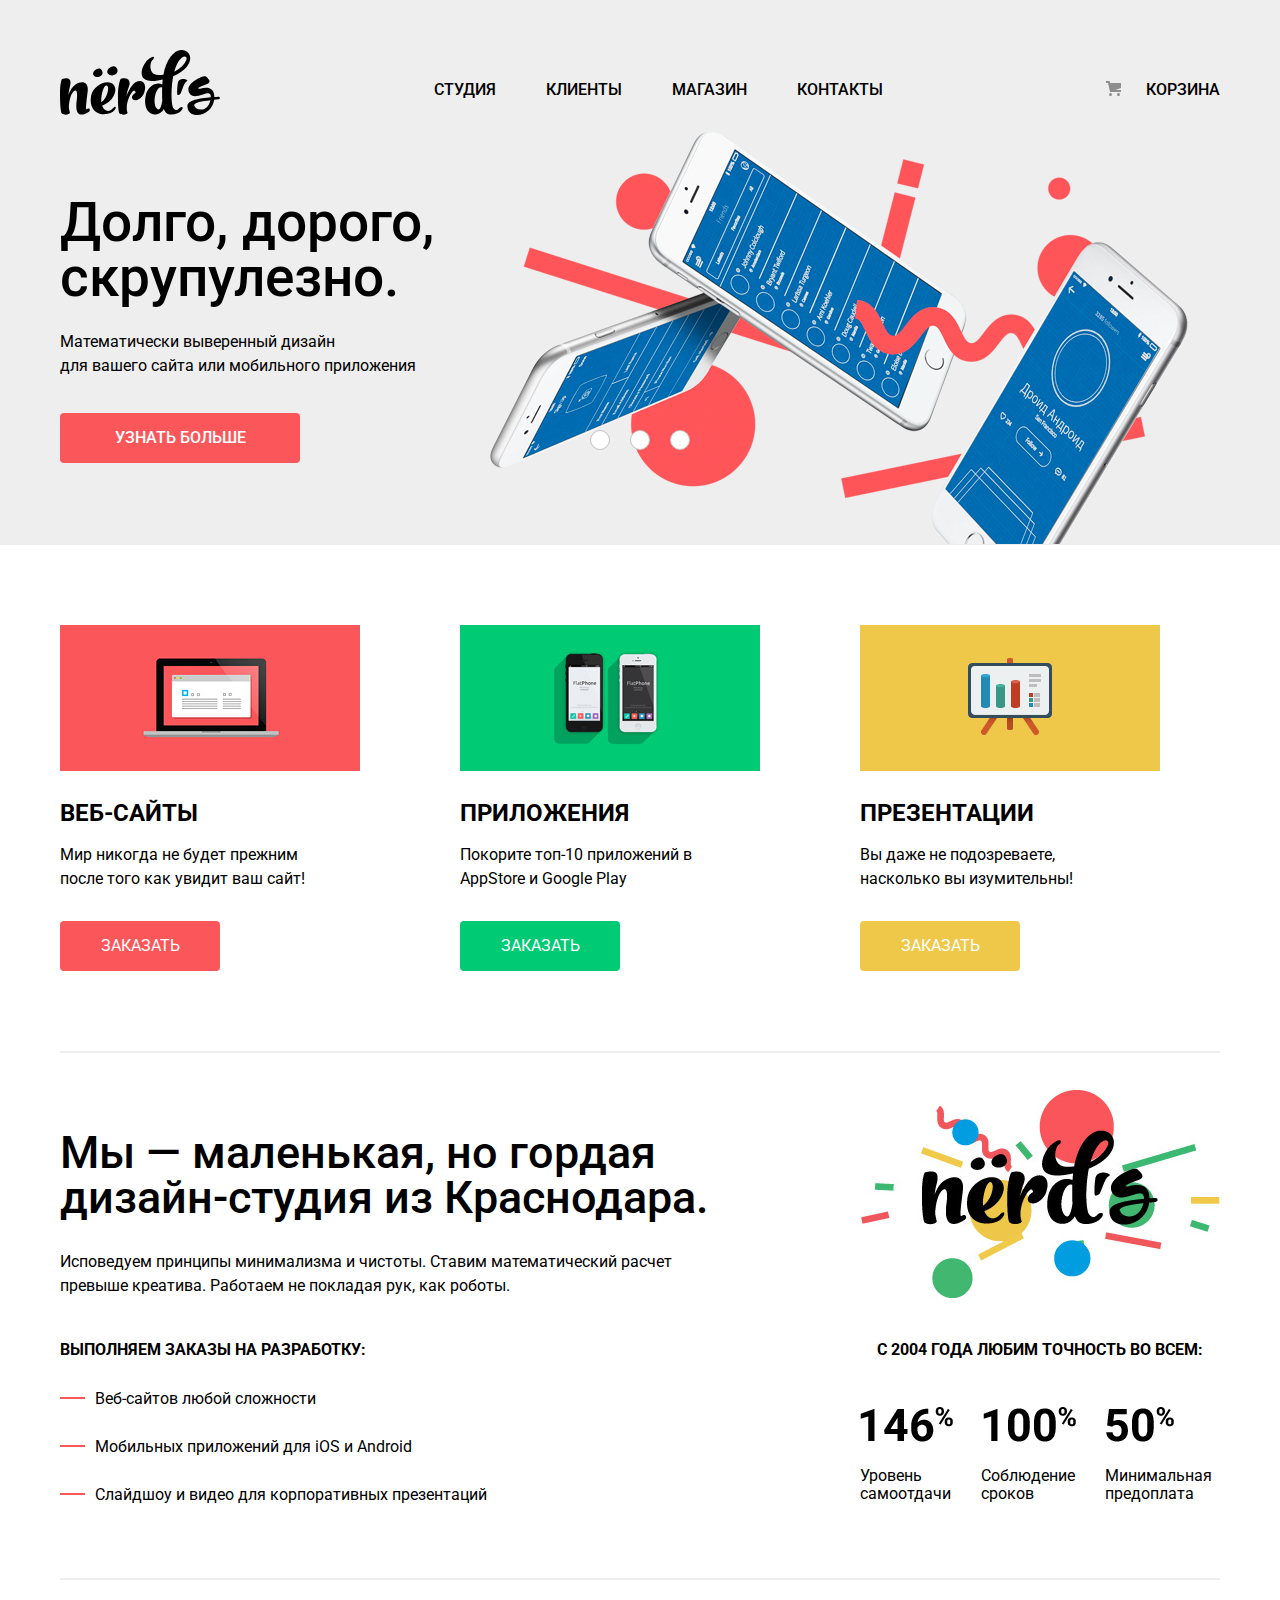
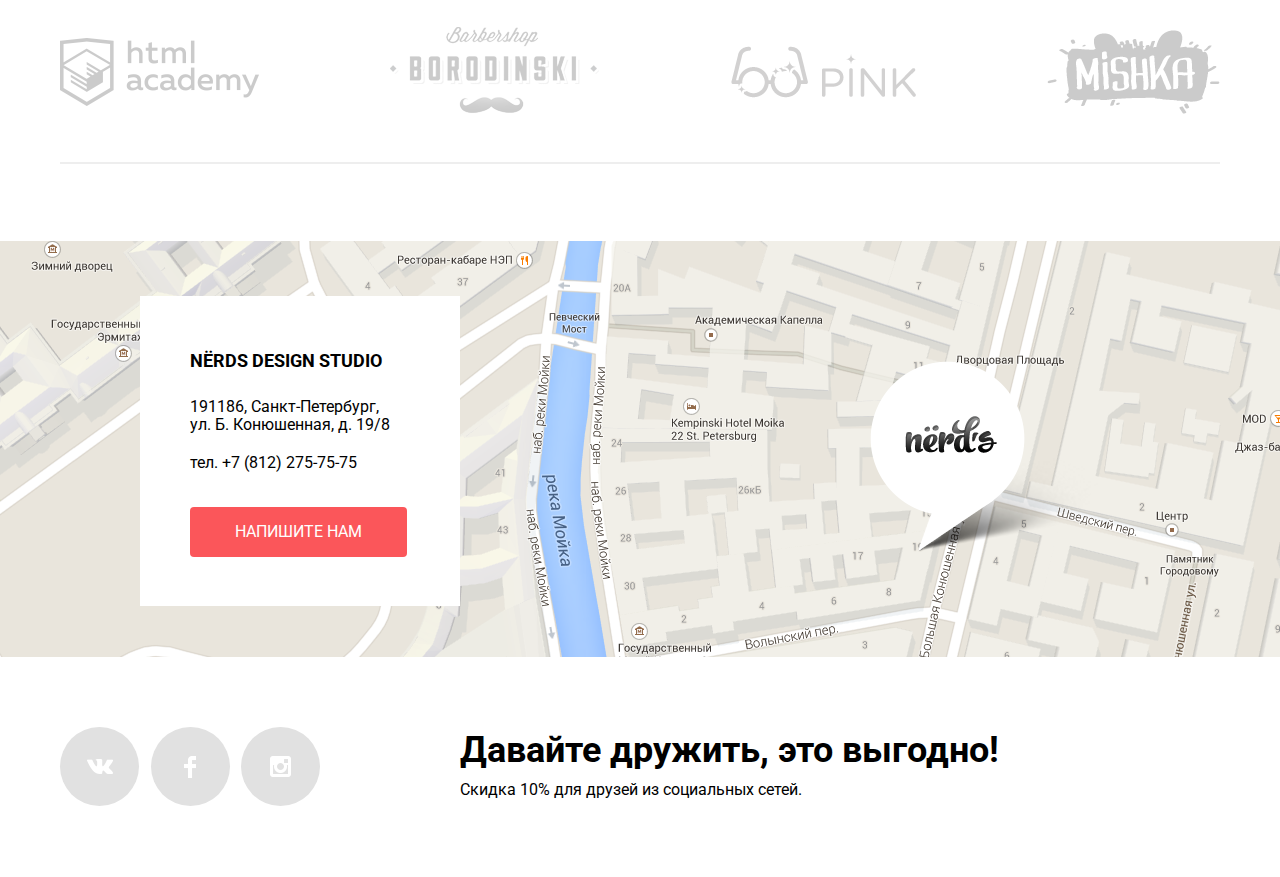
==== commit 33a13ab5: "finished. made slider." ====
--- a/index.html
+++ b/index.html
@@ -28,16 +28,52 @@
 
       <div class="center">
         <slider class="slider">
+          <div class="slide1">
+            <div class="slider-information">
+              <p class="tagline">Долго, дорого, скрупулезно.</p>
+              <p class="slider-text">Математически выверенный дизайн<br />для вашего сайта или мобильного приложения</p>
+              <form action="#">
+                <button class="slider-button">Узнать больше</button>
+              </form>
+            </div>
+            <div class="slider-image1">
+              <img src="images/slide1.png" alt="Первый слайд" />
+            </div>
+          </div>
+        
+        <div class="slide2">  
           <div class="slider-information">
-            <p class="tagline">Долго, дорого, скрупулезно.</p>
-            <p class="slider-text">Математически выверенный дизайн<br />для вашего сайта или мобильного приложения</p>
+            <p class="tagline">Любим математику
+              как никто другой</p>
+            <p class="slider-text">Никакого креатива, только математические формулы <br>
+              для расчета идеальных пропорций.</p>
             <form action="#">
                <button class="slider-button">Узнать больше</button>
             </form>
           </div>
-          <div class="slider-image">
-            <img src="images/slide1.png" alt="Первый слайд" />
-          </div>
+          <div class="slider-image2">
+            <img src="images/slide2.png" alt="Второй слайд" />
+          </div>
+        </div>
+
+        <div class="slide3">
+          <div class="slider-information">
+            <p class="tagline">Только ночь,
+              только хардкор</p>
+            <p class="slider-text">Работать днем, как все? Мы против этого. <br>
+              Ближе к полуночи работа только начинается.</p>
+            <form action="#">
+               <button class="slider-button">Узнать больше</button>
+            </form>
+          </div>
+          <div class="slider-image3">
+            <img src="images/slide3.png" alt="Второй слайд" />
+          </div>
+        </div>
+           <button class="slider-radio-button-1"></button>
+           <button class="slider-radio-button-2"></button>
+           <button class="slider-radio-button-3"></button>
+         
         </slider>
       </div>        
     </div>
@@ -161,7 +197,7 @@
               <a class="social-button" href="#">
                 <img src="images/fb-icon.svg" />
               </a>
-            </li>
+            </li> 
             <li>
               <a class="social-button" href="#">
                 <img src="images/insta-icon.svg" />
@@ -176,6 +212,30 @@
       </footer>
     </div>
 
-    <script ="script.js"></script>
+    <section class="modal modal-login">
+      <h2 class="write-to-us-title">Напишите нам</h2>
+      <form class="write-to-us-form">
+        <p class="label-input-organizer">
+          <label for="user-name">Ваше имя:</label>
+          <input class="user-name-field" id="user-name" type="text" placeholder="Имя Фамилия">
+        </p>
+        <p class="label-input-organizer">
+          <label for="user-email">Ваш e-mail:</label>
+          <input class="user-email-field" id="user-email" type="email" placeholder="email@example.com" >
+        </p>
+        <p class="label-input-organizer">
+          <label for="user-message">Текст письма:</label>
+          <textarea class="user-message-field" id="user-message" cols="30" rows="10" maxlength="1000" placeholder="В свободной форме"></textarea>
+        </p>
+        <button class="send-form-button">Отправить</button>
+      </form>
+
+      <button class="modal-close"></button>
+
+    </section>
+
+    <script src="js/script-popup-form.js"></script>
+    <script src="js/script-slider.js"></script>
+
   </body>
 </html>
--- a/styles.css
+++ b/styles.css
@@ -30,12 +30,25 @@
 }
 
 .background {
+  position: relative;
   width: 100%;
   max-width:1440px;
+  height:545px;
   background-color: #eeeeee;
   margin-left: auto;
   margin-right: auto;
 }
+
+.background-shop {
+  position: relative;
+  width: 100%;
+  max-width:1440px;
+  height:355px;
+  background-color: #eeeeee;
+  margin-left: auto;
+  margin-right: auto;
+}
+
 
 .navigation {
   display: flex;
@@ -90,7 +103,6 @@
     right: 25px;
     bottom: 7px;
     left: 25px;
-
     height: 2px;
 
     background-color: #fc555c;
@@ -134,9 +146,97 @@
 }
 
 .slider {
+  height: 545px;
   display: flex;
   flex-direction: row;
   align-items: flex-start;
+  position: relative;
+}
+
+.slide1,
+.slide2,
+.slide3 {
+  display: flex;
+}
+
+.slide1 {
+  display: flex;
+}
+
+.slide2 {
+  position: absolute;
+  top:0px;
+  left:0px;
+  display: none;
+}
+
+.slide3 {
+  position: absolute;
+  top:0px;
+  left:0px;
+  display: none;
+}
+
+.hide-slide-js {
+  display: none;
+}
+
+.show-slide-js {
+  display: flex;
+  animation-name: bounce1;
+  animation-duration: .6;
+}
+
+@keyframes bounce1 {
+  0% { transform: translateX(700px); }
+  70% { transform: translateX(350px); }
+  100% { transform: translateX(0px); }
+}
+
+.slider-information {
+  width: 520px;
+}
+
+.slider-radio-button-1 {
+ position: absolute;
+ bottom:210px;
+ right:610px;
+
+}
+
+.slider-radio-button-2 {
+  position: absolute;
+  bottom:210px;
+  right:570px;
+ }
+
+ .slider-radio-button-3 {
+  position: absolute;
+  bottom:210px;
+  right:530px;
+ }
+
+ .slider-radio-button-1,
+ .slider-radio-button-2,
+ .slider-radio-button-3 {
+   width: 20px;
+   height: 20px;
+   border: 1px solid #c1c1c1;
+   outline: none;
+   border-radius: 50%;
+   background-color: #ffffff;
+   cursor: pointer;
+ }
+
+ .slider-radio-button-1:hover,
+ .slider-radio-button-2:hover,
+ .slider-radio-button-3:hover {
+   border-color: black;
+ }
+
+.slider-radio-button-active {
+  background-color: #c2c2c2;
+  opacity: 0.3;
 }
 
 .tagline {
@@ -184,13 +284,22 @@
   color: #e38586;
 }
 
-.slider-image {
-  margin-right: 30px;
-  margin-top: 10px;
+.slider-image1 {
   position: relative;
-  top: 6px;
-}
-
+  top: 16px;
+  right: 90px;
+}
+
+.slider-image2 {
+  position: relative;
+  top: 0px;
+}
+
+.slider-image3 {
+  position: relative;
+  top: 18px;
+  right: 100px;
+}
 
 .our-services {
   width: 1440px;
@@ -530,8 +639,7 @@
   font-size: 55px;
   line-height: 55px;
   text-align: center;
-  padding-top: 75px;
-  padding-bottom: 75px;
+  margin-top: 80px;
 }
 
 .wrapper {
@@ -541,6 +649,9 @@
 } 
 
 .filter {
+  display: flex;
+  flex-direction: column;
+  justify-content: flex-start;
   width:260px;
 }
 
@@ -551,18 +662,325 @@
   font-size: 18px;
   line-height: 30px;
   text-transform: uppercase;
+  margin-right: auto;
+  margin-top: 50px;
+  margin-bottom: 50px;
+}
+
+.grid-title {
+  color: #000000;
+  font-family: "Roboto", Georgia, sans-serif;
+  font-weight: 700;
+  font-size: 18px;
+  line-height: 30px;
+  text-transform: uppercase;
+  margin-right: auto;
+  margin-top: 50px;
+  margin-bottom: 20px;
+}
+
+.features-title {
+  color: #000000;
+  font-family: "Roboto", Georgia, sans-serif;
+  font-weight: 700;
+  font-size: 18px;
+  line-height: 30px;
+  text-transform: uppercase;
+  margin-right: auto;
+  margin-top: 25px;
+  margin-bottom: 20px;
+}
+
+.range-buttons-block {
+  display: flex;
+  width:260px;
+  height: 80px;
+  border-radius: 5px;
+  background-color: #eeeeee;
+  display: flex;
+  justify-content: flex-start;
+  align-items: center;
+  padding-left: 20px;
+  padding-right: 20px;
+}
+
+.range-buttons-block button {
+    display: inline-block;
+    border: none;
+    width:20px;
+    height:20px;
+    background-color: #ababab;
+    border: 8px solid white;
+    border-radius: 50%;
+    box-shadow: 0 1px #cccdcd;
+    cursor: pointer;
+}
+
+.green-range-line {
+  display: inline-block;
+  width: 120px;
+  height: 2px;
+  background-color: #00ca74;
+}
+
+.grey-range-line {
+  display: inline-block;
+  width: 60px;
+  height: 2px;
+  background-color: #d7dcde;
+}
+
+.range-price-form {
+  display: flex;
+  justify-content: space-between;
+  align-items: center;
+  margin-top: 15px;
+}
+
+.range-price-form label {
+  text-transform: uppercase;
+  color: #000000;
+  font-family: "Roboto", Georgia, sans-serif;
+  font-weight: 400;
+  font-size: 16px;
+  line-height: 22px;
+}
+
+.range-price-form input {
+  width: 80px;
+  height: 38px;
+  background-color: #eeeeee;
+  border: none;
+  border-radius: 5px;
+  text-align: center;
+  padding-left: 10px;
+  padding-right: 10px;
+}
+
+.site-grid-choices input[type="radio"] {
+  appearance: none;
+  margin: 0;
+  font: inherit;
+  color:#a6a6a6;
+  width: 25px;
+  height: 25px;
+  border: 4px solid #a6a6a6;
+  border-radius: 50%;
+  display: flex;
+  justify-content: center;
+  align-items: center;
+}
+
+.grid-choice-list  {
+  display: flex;
+  flex-direction: row;
+  align-items: center;
+  margin-bottom: 15px;
+}
+
+.site-grid-choices input[type="radio"]::before {
+  content: "";
+  width: 9px;
+  height: 9px;
+  border-radius: 50%;
+  transform: scale(0);
+  transition: 120ms transform ease-in-out;
+  background-color: #a6a6a6;
+}
+
+.site-grid-choices input[type="radio"]:checked::before {
+  transform: scale(1);
+}
+
+.site-grid-choices input[type="radio"]:hover {
+  border: 4px solid #4d4d4d;
+}
+
+.site-grid-choices input[type="radio"]:hover::before {
+  background-color: #4d4d4d;
+}
+
+.site-grid-choices label {
+  color: #283136;
+  font: inherit;
+  font-family: "Roboto", Georgia, sans-serif;
+  font-weight: 400;
+  font-size: 16px;
+  line-height: 20px; 
+  margin-left: 10px;
+}
+
+.site-grid-choices label:hover {
+  color: #000000;
+}
+
+.site-features-choices input[type="checkbox"] {
+  appearance: none;
+  margin: 0;
+  font: inherit;
+  color:#a6a6a6;
+  width: 23px;
+  height: 23px;
+  border: 2px solid #a6a6a6;
+  border-radius: 5px;
+  display: flex;
+  justify-content: center;
+  align-items: center;
+}
+
+.site-choice-list  {
+  display: flex;
+  flex-direction: row;
+  align-items: center;
+  margin-bottom: 15px;
+  position: relative;
+}
+
+.site-features-choices input[type="checkbox"]::before {
+  content: "";
+  position: absolute;
+  left: 7px;
+  width: 4px;
+  height: 9px;
+  transform: scale(0);
+  transition: 120ms transform ease-in-out;
+  background-color: #a6a6a6;
+}
+
+
+.site-features-choices input[type="checkbox"]:checked::before {
+  transform: scale(1);
+  transform: rotate(-45deg);
+}
+
+.site-features-choices input[type="checkbox"]::after {
+  content: "";
+  position: absolute;
+  left: 15px;
+  bottom: 5px;
+  width: 4px;
+  height: 19px;
+  transform: scale(0);
+  transition: 120ms transform ease-in-out;
+  background-color: #a6a6a6;
+}
+
+.site-features-choices input[type="checkbox"]:checked::after {
+  transform: scale(1);
+  transform: rotate(45deg);
+}
+
+.site-features-choices input[type="checkbox"]:hover {
+  border: 2px solid #4d4d4d;
+}
+
+.site-features-choices input[type="checkbox"]:hover::before,
+.site-features-choices input[type="checkbox"]:hover::after {
+  background-color: #4d4d4d;
+}
+
+.site-features-choices label {
+  color: #283136;
+  font: inherit;
+  font-family: "Roboto", Georgia, sans-serif;
+  font-weight: 400;
+  font-size: 16px;
+  line-height: 20px; 
+  margin-left: 10px;
+}
+
+.site-features-choices label:hover {
+  color: #000000;
+}
+
+.big-sidebar-button {
+  display: inline-block;
+	border: none;
+  background-color: #eeeeee;
+  width: 260px;
+	padding: 0;
+  padding-top: 15px;
+  padding-bottom: 15px;
+  border-radius: 5px;
+	font-family: "Roboto", Georgia, sans-serif;
+  font-weight: 500;
+  font-size: 16px;
+  line-height: 18px; 
+  text-transform: uppercase;
+	cursor: pointer;
+  margin-top: 35px;
+}
+
+.big-sidebar-button:hover {
+  background-color: #dfdfdf;
+}
+
+.big-sidebar-button:active {
+  background-color: #d5d5d5;
+  color: #959595;
+  box-shadow: inset 0px 20px 0px -16px #bfbfbf;
 }
 
 .sort-list {
   display: flex;
   flex-direction: row;
+  justify-content: flex-start;
   width:760px;
+  align-items: baseline; 
 }
 
 .sort-list-button {
   border: none; 
   outline: none;
   background-color: white;
+  color: #000000;
+  font-family: "Roboto", Georgia, sans-serif;
+  font-weight: 400;
+  font-size: 14px;
+  line-height: 18px;
+  text-transform: uppercase;
+  margin-right: 25px;
+  opacity: .3;
+  }
+
+  .sort-list-button:hover {
+    opacity: .6;
+  }
+
+  .sort-list-button:active {
+    opacity: 1;
+  }
+
+
+  .sort-list-button-down {
+    border: none; 
+    outline: none;
+    background-color: white;
+    margin-left: 20px;
+    opacity: .3;
+  }
+  
+  .sort-list-button-up {
+    border: none; 
+    outline: none;
+    background-color: white;
+    transform: rotate(180deg);
+    margin-left: 20px;
+    opacity: .3;
+  }
+
+  .sort-list-button-down:hover,
+  .sort-list-button-up:hover {
+    opacity: .6;
+  }
+
+  .sort-list-button-down:active,
+  .sort-list-button-up:active {
+    opacity: 1;
+  }
+
+  .sort-list-button-active {
+    opacity: 1;
   }
 
 .products-list {
@@ -574,16 +992,338 @@
 }
 
 .product-item {
+  position: relative;
   display: flex;
   flex-direction: column;
   flex-wrap: wrap;
   width:360px;
   margin-bottom: 35px;
-}
-
-.product-item img {
-  font-size: 0;
-}
-
-
-
+  overflow: hidden;
+}
+
+.product-item .computer-bar-image {
+  width:100%;
+  position: relative;
+  top:1px;
+  opacity: .12;
+}
+
+.page-button {
+  display: inline-block;
+	border: none;
+  background-color: #eeeeee;
+  width: 50px;
+	padding: 0;
+  padding-top: 15px;
+  padding-bottom: 15px;
+  margin-right: 8px;
+  border-radius: 5px;
+	font-family: "Roboto", Georgia, sans-serif;
+  font-weight: 500;
+  font-size: 16px;
+  line-height: 18px; 
+	cursor: pointer;
+}
+
+.page-button:hover {
+  background-color: #dfdfdf;
+}
+
+.page-button:active {
+  background-color: #d5d5d5;
+  color: #959595;
+  box-shadow: inset 0px 20px 0px -16px #bfbfbf;
+}
+
+.page-button-active {
+  border: 3px solid #eeeeee;
+  width: 50px;
+  padding-top: 12px;
+  padding-bottom: 12px;
+  background-color: white;
+  color: #000000;
+  font-family: "Roboto", Georgia, sans-serif;
+  font-weight: 500;
+  font-size: 16px;
+  line-height: 18px;
+  cursor: pointer;
+}
+
+.page-button-active:hover {
+  background-color: white;
+}
+
+.page-button-active:active {
+  background-color: white;
+  box-shadow: none;
+}
+
+.big-page-toggle-button {
+  display: inline-block;
+	border: none;
+  background-color: #eeeeee;
+  width: 260px;
+	padding: 0;
+  padding-top: 15px;
+  padding-bottom: 15px;
+  margin-top: 25px;
+  border-radius: 5px;
+	font-family: "Roboto", Georgia, sans-serif;
+  font-weight: 500;
+  font-size: 16px;
+  line-height: 18px; 
+  text-transform: uppercase;
+	cursor: pointer;
+}
+
+.big-page-toggle-button:hover {
+  background-color: #dfdfdf;
+}
+
+.big-page-toggle-button:active {
+  background-color: #d5d5d5;
+  color: #959595;
+  box-shadow: inset 0px 20px 0px -16px #bfbfbf;
+}
+
+/* modal form */
+
+.modal {
+  position: fixed; 
+  color: #000000;
+  background-color: white;
+  box-shadow: 0 30px 30px #ababab;
+  width: 960px;
+}
+
+.modal-login {
+  top: 120px;
+  left: 50%;
+  padding: 70px 100px 80px;
+  margin-left: -480px;
+  display: none;
+}
+
+@keyframes bounce {
+  0% { transform: translateY(4000px); }
+  70% { transform: translateY(-50px); }
+  80% { transform: translateY(-30px); }
+  100% { transform: translateY(0px); }
+}
+
+@keyframes error {
+  0%, 100% { transform: translateX(0px); }
+  10%, 30%, 50%, 70%, 90% { transform: translateX(-15px); }
+  20%, 40%, 60%, 80% { transform: translateX(15px); }
+}
+
+.modal-show {
+  display: block;
+  animation-name: bounce;
+  animation-duration: 0.6s;
+}
+
+.modal-error {
+  animation-name: error;
+  animation-duration: 0.4s;
+}
+
+.modal-close {
+  position: absolute;
+  top: 90px;
+  right: 90px;
+  width: 20px;
+  height: 20px;
+  cursor: pointer;
+  background-color: transparent;
+  border:none;
+}
+
+.modal-close::before,
+.modal-close:after {
+  content: "";
+  position: absolute;
+
+  top: 8px;
+  right: 0;
+
+  width: 20px;
+  height: 3px;
+  background-color: #fecccd;
+}
+
+.modal-close::before {
+  transform: rotate(-45deg);
+}
+
+.modal-close::after {
+  transform: rotate(45deg);
+}
+
+.modal-close:hover::before,
+.modal-close:hover::after {
+  background-color: #fb565a;
+}
+
+.modal-close:active::before,
+.modal-close:active::after {
+  background-color: #ffeeee;
+}
+
+.write-to-us-title {
+  font-family: "Roboto", Georgia, sans-serif;
+  font-weight: 500;
+  font-size: 45px;
+  line-height: 45px; 
+  margin-bottom: 50px;
+}
+
+.write-to-us-form {
+  display: flex;
+  flex-wrap: wrap;
+  justify-content: space-between;
+}
+
+.label-input-organizer {
+  display: flex;
+  flex-direction: column;
+}
+
+.label-input-organizer label {
+  font-family: "Roboto", Georgia, sans-serif;
+  font-weight: 700;
+  font-size: 16px;
+  line-height: 18px; 
+  margin-bottom: 10px;
+}
+
+.user-name-field {
+  width:360px;
+  border: 2px solid #d7dcde;
+  border-radius: 5px;
+  padding: 15px;
+  margin-bottom: 35px;
+}
+
+.user-email-field {
+  width:360px;
+  border: 2px solid #d7dcde;
+  border-radius: 5px;
+  padding: 15px;
+}
+
+.user-message-field {
+  width:760px;
+  max-width: 760px;
+  min-width: 600px;
+  max-height: 300px;
+  min-height: 100px;
+  height: 115px;
+  border: 2px solid #d7dcde;
+  border-radius: 5px;
+  padding: 15px;
+  margin-bottom: 50px;
+}
+
+.send-form-button {
+  display: inline-block;
+  border: none;
+  border-radius: 3px;
+  color: #ffffff;
+  background-color: #fb565a;
+  padding:15px 80px;
+  font-family: "Roboto", Georgia, sans-serif;
+  font-weight: 500;
+  font-size: 16px;
+  line-height: 18px; 
+  text-transform: uppercase;
+  cursor: pointer;
+}
+
+.send-form-button:hover {
+  background-color: #e74246;
+}
+
+.send-form-button:active {
+  background-color: #d7373b;
+  color: #e37376;
+}
+
+/* modal-information-about-design (inner page)*/
+
+.modal-information {
+  position: absolute;
+  bottom: 0px;
+  display: flex;
+  flex-direction: column;
+  width:360px;
+  align-items: center;
+  background-color: #eeeeee;
+  padding: 30px 80px 40px;
+  display: none;
+}
+
+.product-item:hover .modal-information {
+  position: absolute;
+  bottom: 0px;
+  display: flex;
+  flex-direction: column;
+  width:360px;
+  align-items: center;
+  background-color: #eeeeee;
+  padding: 30px 80px 40px;
+  animation-name: shopoverlayshow;
+  animation-duration: .6s;
+} 
+
+@keyframes shopoverlayshow {
+  0% { transform: translateY(500px);
+      opacity: 0; }
+  70% { transform: translateY(0px); }
+}
+
+.product-item:hover .computer-bar-image {
+  opacity: 1;
+}
+
+
+.modal-information-title {
+  font-family: "Roboto", Georgia, sans-serif;
+  font-weight: 700;
+  font-size: 18px;
+  line-height: 30px;
+  text-transform: uppercase;
+  margin-bottom: 20px;
+}
+
+.modal-information-text {
+  font-weight: 400;
+  font-size: 16px;
+  line-height: 18px;
+  color: #666666;
+  text-align: center;
+}
+
+.price-button {
+  display: inline-block;
+  border: none;
+  border-radius: 3px;
+  color: #ffffff;
+  background-color: #fb565a;
+  padding:15px 60px;
+  margin-top: 30px;
+  font-family: "Roboto", Georgia, sans-serif;
+  font-weight: 500;
+  font-size: 16px;
+  line-height: 18px; 
+  cursor: pointer;
+}
+
+.price-button:hover {
+  background-color: #e74246;
+}
+
+.price-button:active {
+  background-color: #d7373b;
+  box-shadow: inset 0px 20px 0px -16px #c13135;
+}
